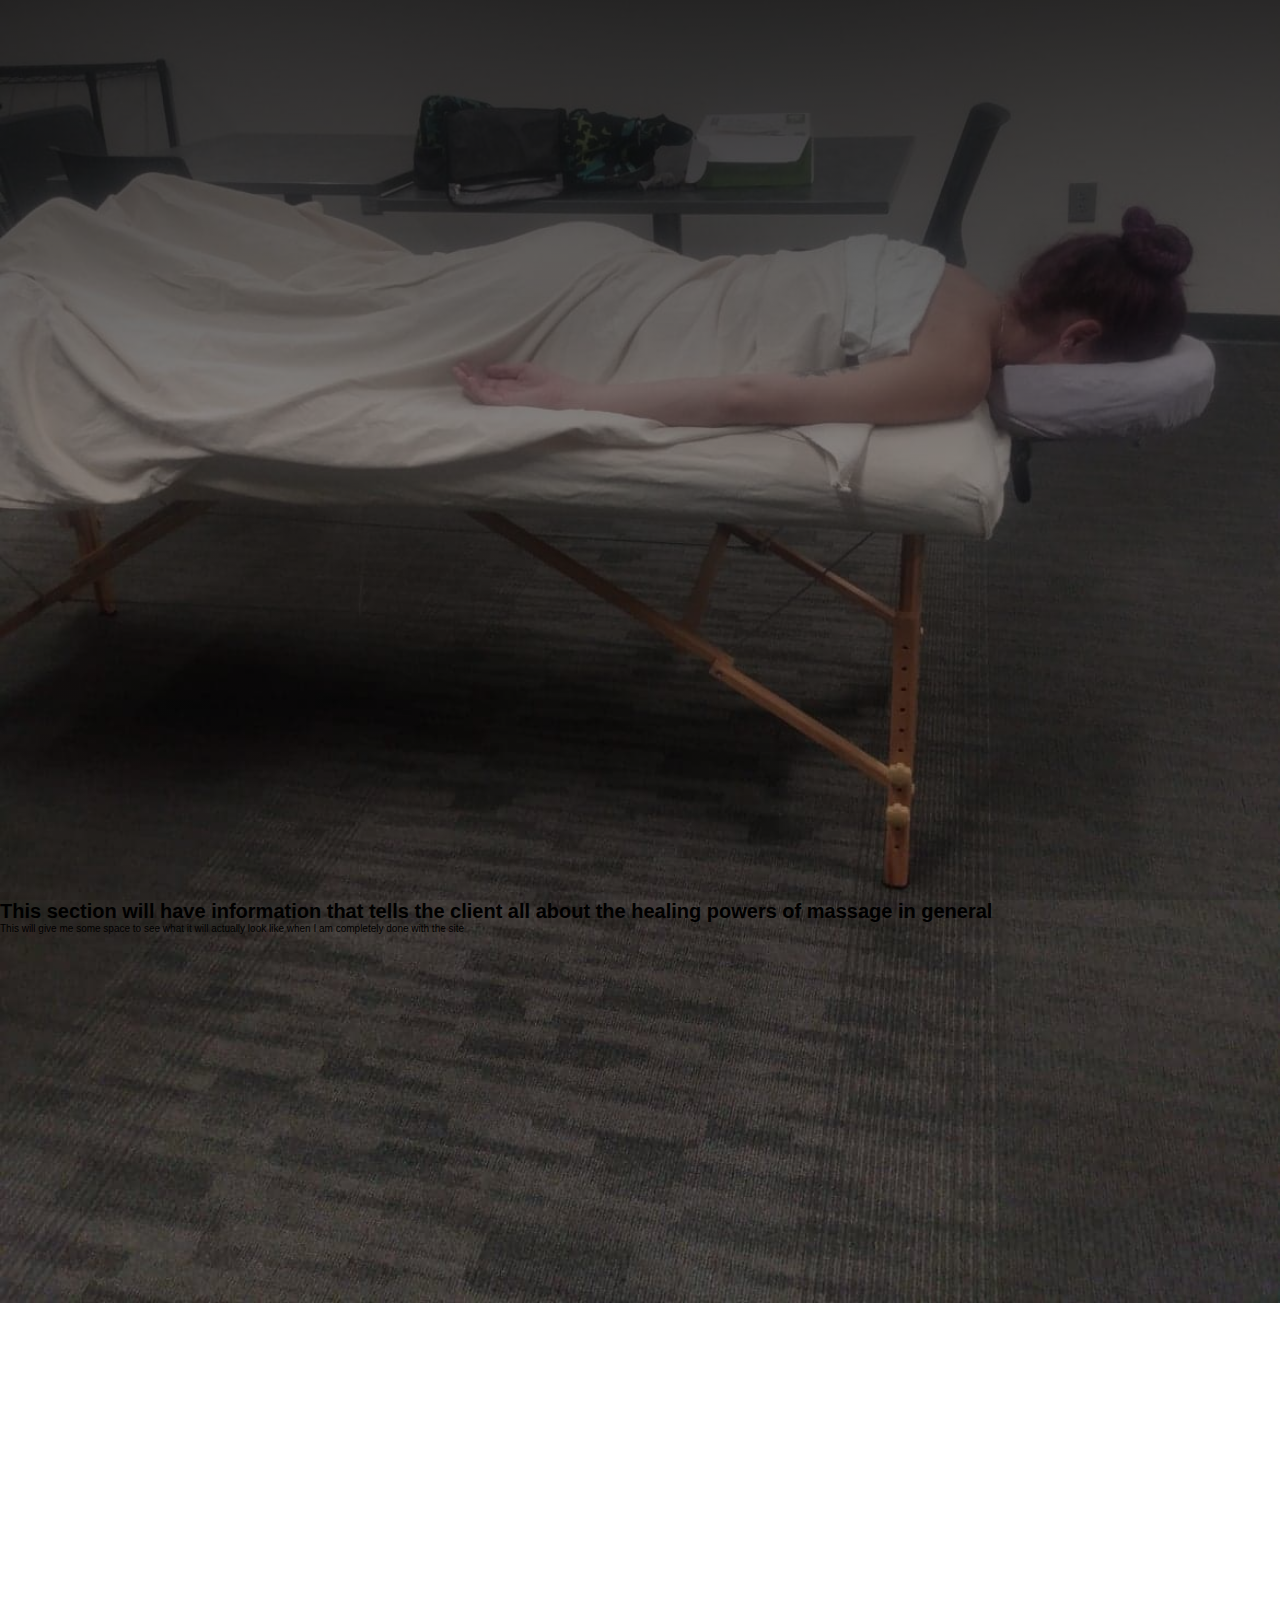
==== index.html @ 6b4d9819 "updated all .html files" ====
<!DOCTYPE html>
<html>
  <head>
	<link rel="stylesheet" href="https://maxcdn.bootstrapcdn.com/bootstrap/4.0.0-beta/css/bootstrap.min.css" integrity="sha384-/Y6pD6FV/Vv2HJnA6t+vslU6fwYXjCFtcEpHbNJ0lyAFsXTsjBbfaDjzALeQsN6M" crossorigin="anonymous">
    <meta name="viewport" content="width=device-width, initial-scale=1">
	<link rel="stylesheet" href="https://use.fontawesome.com/releases/v5.8.1/css/all.css" integrity="sha384-50oBUHEmvpQ+1lW4y57PTFmhCaXp0ML5d60M1M7uH2+nqUivzIebhndOJK28anvf" crossorigin="anonymous">
    <link rel="stylesheet" href="css/style.css">
  </head>
<body>




    <header>
		 <div class="menu-toggle" id="hamburger">
            <i class="fas fa-bars"></i>
        </div>
        <div class="overlay"></div>
        <div class="container">
            <nav>
                <h1 class="brand"><a href="index.html">Massage<span>BY</span>Sharon</a></h1>
                <ul>
                    
                    <li><a href="about.html" target="_blank">About</a></li>
                    <li><a href="services.html" target="_blank">Services</a></li>
                    <li><a href="forms.html" target="_blank">Book Now!</a></li>
                </ul>
            </nav>
        </div>
	</header>
		<main>
		<h1>This section will have information that tells the client all about the healing powers of massage in general</h1>
			<p>This will give me some space to see what it will actually look like when I am completely done with the site</p>
		
		
		
		</main>
	
	
	
	
	
	
	
	
	
	
	
	<script src="form.js"></script>
    </body>

    </html>
---- css/style.css ----
*{
	margin: 0;
	padding: 0;
	box-sizing: border-box;
}


html { 
  background: url(../images/massageTable.jpg) no-repeat center center fixed; 
  -webkit-background-size: cover;
  -moz-background-size: cover;
  -o-background-size: cover;
  background-size: cover;
 
  /*--------------------Navigation Styilng -------------------------------------------*/
  font-size: 10px;
  font-family: "Roboto Cn", sans-serif;
}

header{
	width: 100%;
	height: 100vh;
	background: linear-gradient(to bottom, rgba(0,0,0,.8), rgba(0,0,0,.1)), url("../images/massageTable.jpg") center no-repeat;
	background-size: cover;
	position: relative;
    overflow: hidden;
}

.container{
	max-width: 120rem;
	width: 90%;
	margin: 0 auto;
}

.menu-toggle{
	position: fixed;
	top: 2.5rem;
	right: 2.5rem;
	color: #eeeeee;
	font-size: 3rem;
	cursor: pointer;
	z-index: 1000;
	display: none;
}

nav{
	padding-top: 5rem;
	display: flex;
	justify-content: space-between;
	align-items: center;
	text-transform: uppercase;
	font-size: 1.6rem;
}

.brand{
	font-size: 3rem;
	font-weight: 300;
	transform: translateX(-100rem);
	animation: slideIn .5s forwards;
}

.brand span{
	color: purple;
}

nav ul{
	display: flex;
}

nav ul li{
	list-style: none;
	transform: translateX(100rem);
	animation: slideIn .5s forwards;
}

nav ul li:nth-child(1){
	animation-delay: 0s;
}

nav ul li:nth-child(2){
	animation-delay: .5s;
}

nav ul li:nth-child(3){
	animation-delay: 1s;
}

nav ul li:nth-child(4){
	animation-delay: 1.5s;
}

nav ul li a{
	padding: 1rem 0;
	margin: 0 3rem;
	position: relative;
	letter-spacing: 2px;
}

nav ul li a:last-child{
	margin-right: 0;
}

nav ul li a::before,
nav ul li a::after{
	content: '';
	position: absolute;
	width: 100%;
	height: 2px;
	background-color: purple;
	left: 0;
	transform: scaleX(0);
	transition: all .5s;
}

nav ul li a::before{
	top: 0;
	transform-origin: left;
}

nav ul li a::after{
	bottom: 0;
	transform-origin: right;
}

.overlay{
	background-color: rgba(0,0,0,.95);
	position: fixed;
	right: 0;
	left: 0;
	top: 0;
	bottom: 0;
	transition: opacity 650ms;
	transform: scale(0);
	opacity: 0;
  display: none;
}

nav ul li a:hover::before,
nav ul li a:hover::after{
	transform: scaleX(1);
}

@keyframes slideIn {
	from{

	}
	to{
		transform: translateX(0);
	}
}

@media screen and (max-width: 700px){

	.menu-toggle{
		display: block;
	}

	nav{
		padding-top: 0;
		display: none;
		flex-direction: column;
		justify-content: space-evenly;
		align-items: center;
		height: 100vh;
		text-align: center;
	}

	nav ul{
		flex-direction: column;
	}

	nav ul li{
		margin-top: 5rem;
	}

	nav ul li a{
		margin: 0;
		font-size: 2.5rem;
	}

	.brand{
		font-size: 5rem;
	}
  
  .overlay.menu-open,
  nav.menu-open{
	  display: flex;
	  transform: scale(1);
	  opacity: 1;
  }
  
}
/*-----End of Navigation Styles ----------------------------------------------*/
main{
	height:700px;
}
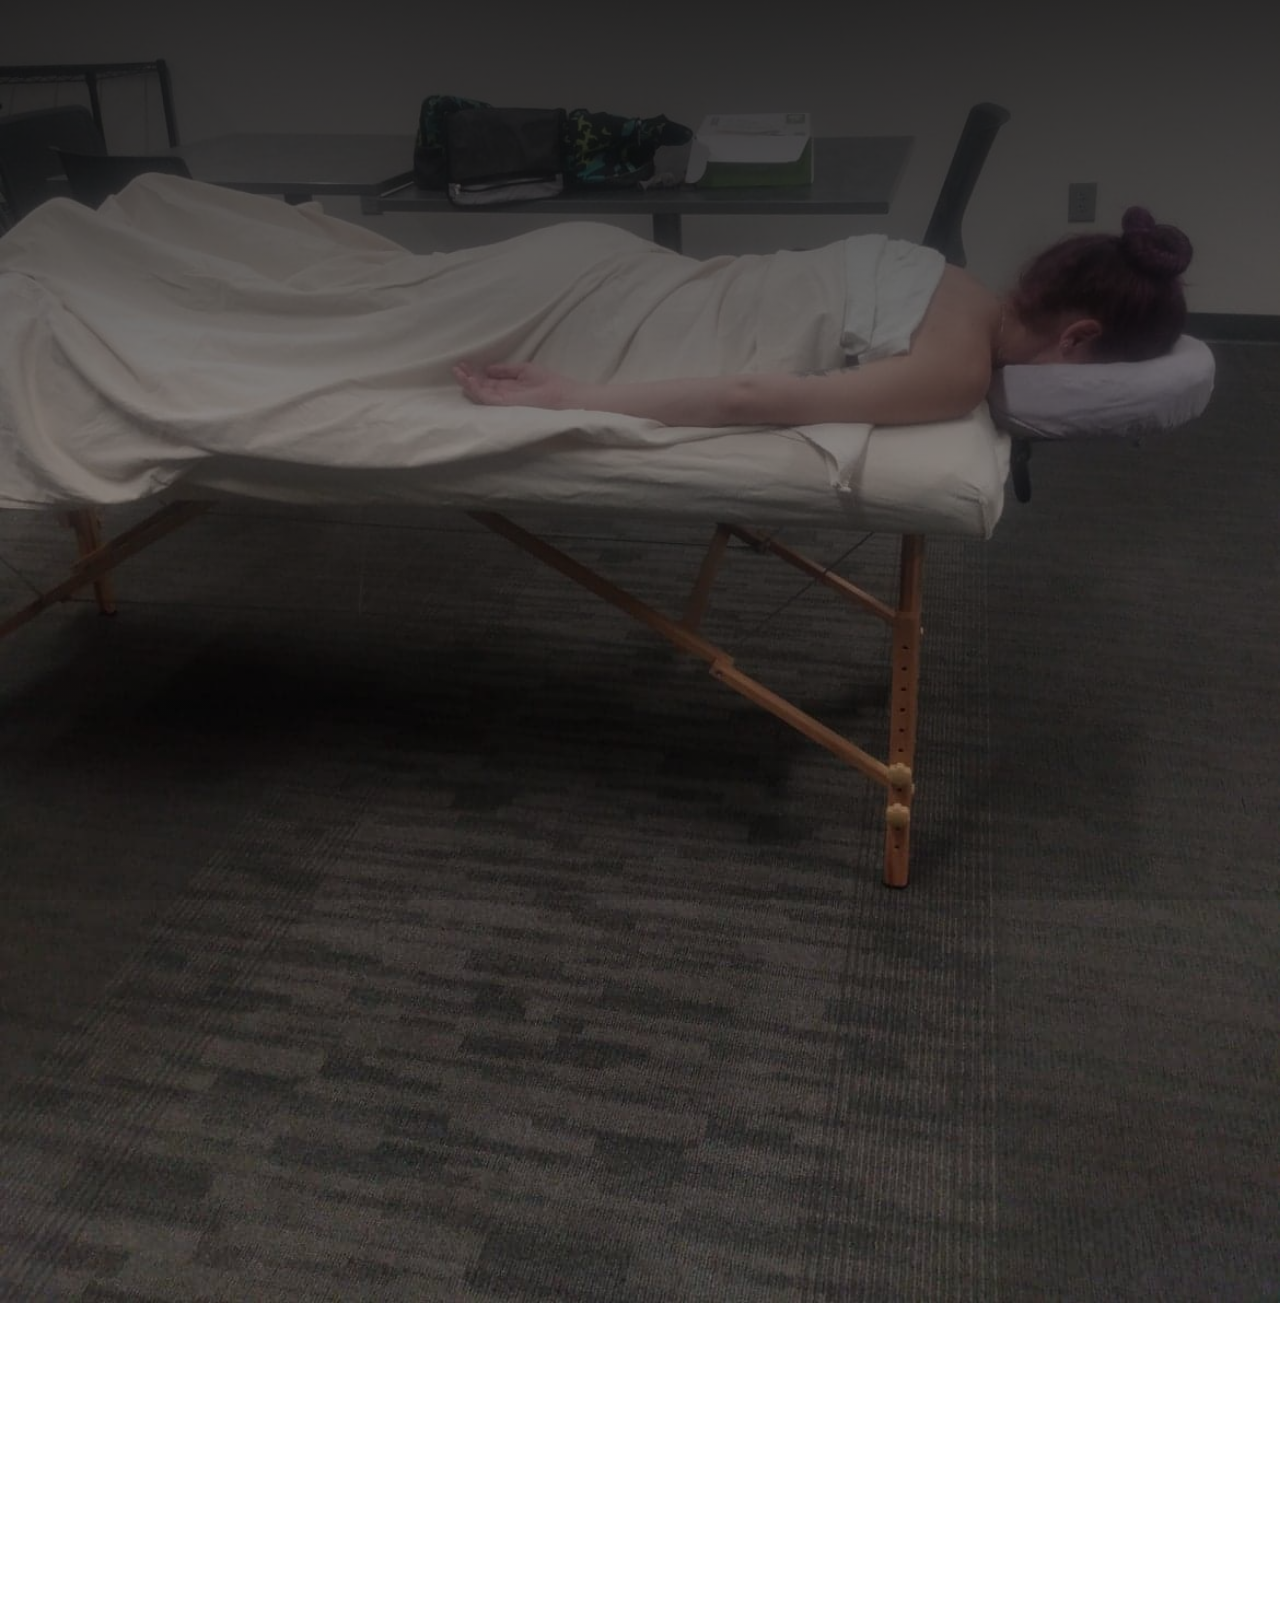
==== commit 24ec8a2f: "Started to implement grid layout" ====
--- a/index.html
+++ b/index.html
@@ -28,25 +28,22 @@
             </nav>
         </div>
 	</header>
-		<main>
-		<h1>This section will have information that tells the client all about the healing powers of massage in general</h1>
-			<p>This will give me some space to see what it will actually look like when I am completely done with the site</p>
-		
-		
-		
+		<main class="grid-container">
+			<p class="grid-item item-1"></p>
+			<p class="grid-item"></p>
+		    <p class="grid-item"></p>
+			<p class="grid-item"></p>
+			<p class="grid-item"></p>
+			<p class="grid-item"></p>
+		    <p class="grid-item"></p>
+			<p class="grid-item"></p>
+			<p class="grid-item"></p>
+			<p class="grid-item"></p>
+		    <p class="grid-item"></p>
+			<p class="grid-item"></p>
 		</main>
 	
-	
-	
-	
-	
-	
-	
-	
-	
-	
-	
-	<script src="form.js"></script>
+	<script src="js/form.js"></script>
     </body>
 
     </html>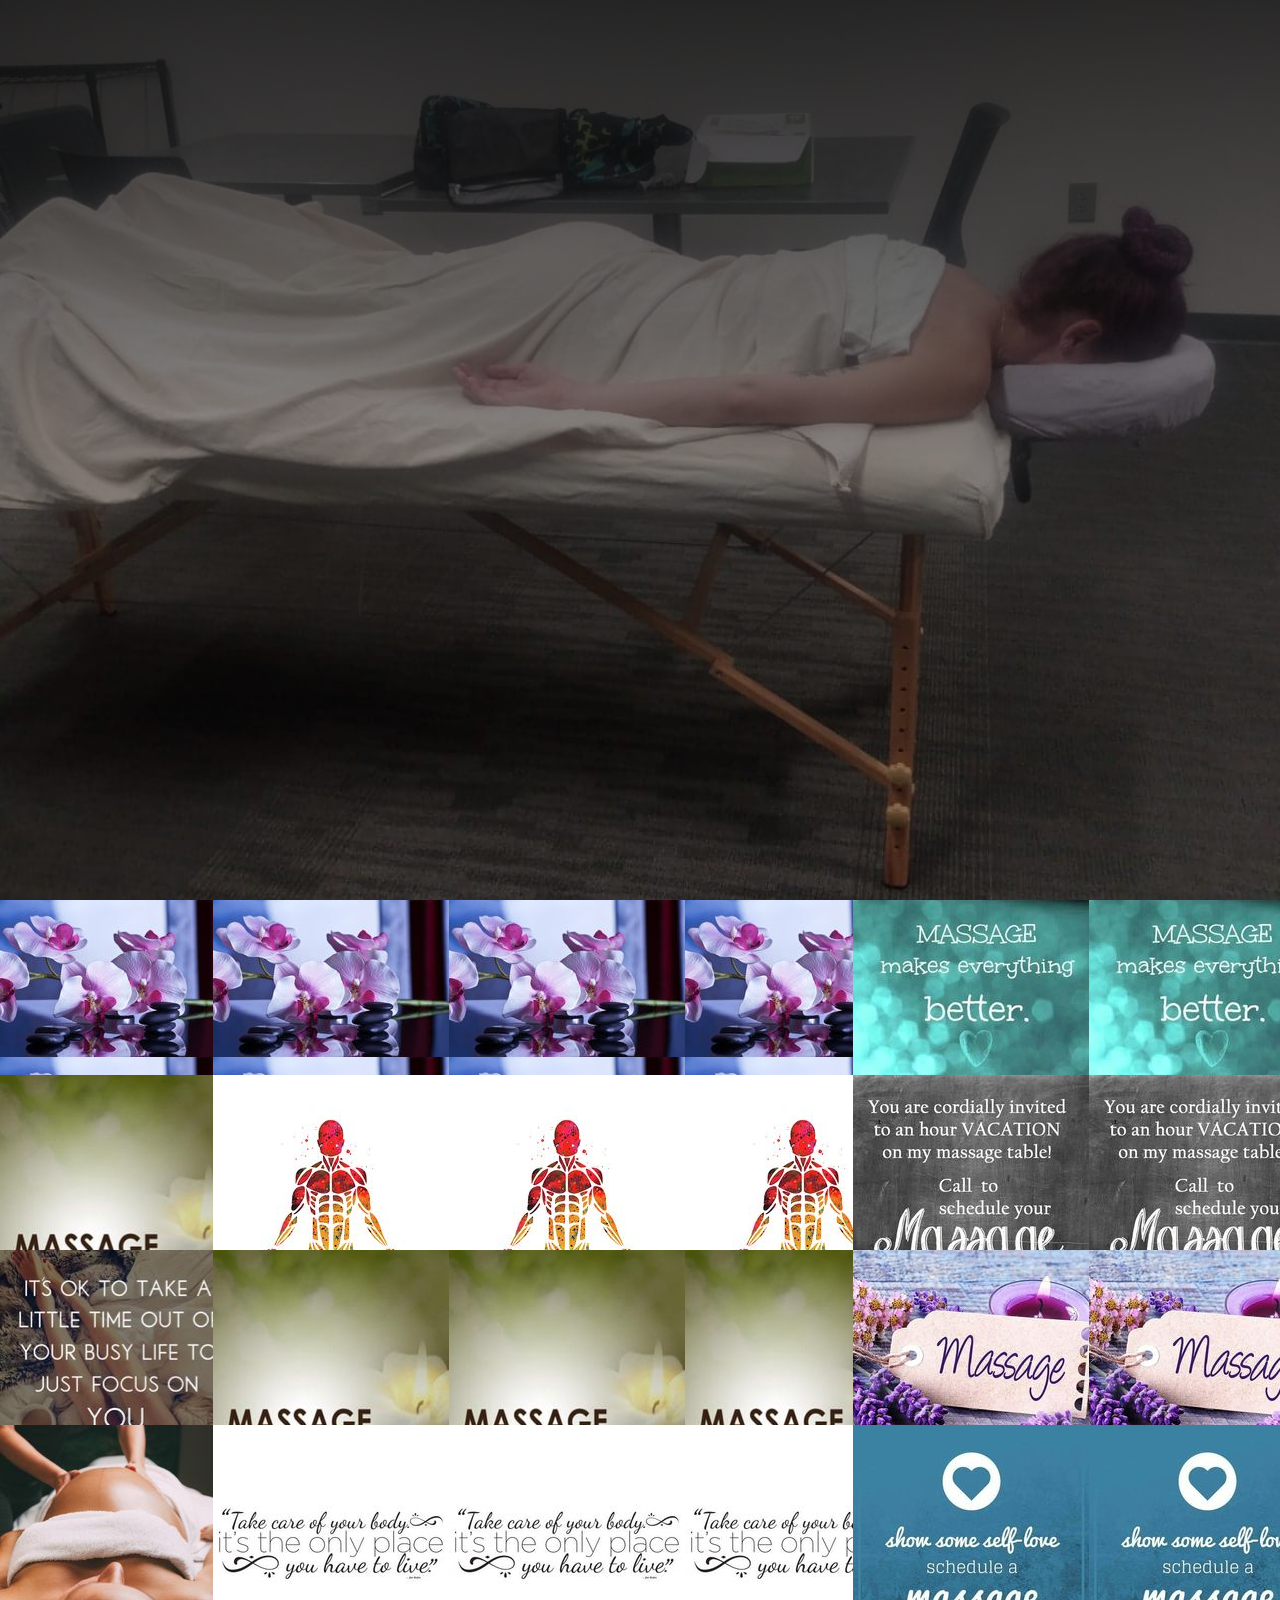
==== commit d2aae16f: "Added second sections grid" ====
--- a/index.html
+++ b/index.html
@@ -4,7 +4,8 @@
 	<link rel="stylesheet" href="https://maxcdn.bootstrapcdn.com/bootstrap/4.0.0-beta/css/bootstrap.min.css" integrity="sha384-/Y6pD6FV/Vv2HJnA6t+vslU6fwYXjCFtcEpHbNJ0lyAFsXTsjBbfaDjzALeQsN6M" crossorigin="anonymous">
     <meta name="viewport" content="width=device-width, initial-scale=1">
 	<link rel="stylesheet" href="https://use.fontawesome.com/releases/v5.8.1/css/all.css" integrity="sha384-50oBUHEmvpQ+1lW4y57PTFmhCaXp0ML5d60M1M7uH2+nqUivzIebhndOJK28anvf" crossorigin="anonymous">
-    <link rel="stylesheet" href="css/style.css">
+   <link rel="stylesheet" href="css/normalize.css">
+   <link rel="stylesheet" href="css/style.css">
   </head>
 <body>
 
@@ -28,20 +29,31 @@
             </nav>
         </div>
 	</header>
+	
+	<!-- the second section of page is laid out in CSS Grid -->
+	
+	
 		<main class="grid-container">
 			<p class="grid-item item-1"></p>
-			<p class="grid-item"></p>
-		    <p class="grid-item"></p>
-			<p class="grid-item"></p>
-			<p class="grid-item"></p>
-			<p class="grid-item"></p>
-		    <p class="grid-item"></p>
-			<p class="grid-item"></p>
-			<p class="grid-item"></p>
-			<p class="grid-item"></p>
-		    <p class="grid-item"></p>
-			<p class="grid-item"></p>
+			<p class="grid-item item-2"></p>
+		    <p class="grid-item item-3"></p>
+			<p class="grid-item item-4"></p>
+			<p class="grid-item item-5"></p>
+			<p class="grid-item item-6"></p>
+		    <p class="grid-item item-7"></p>
+			<p class="grid-item item-8"></p>
+		    <p class="grid-item item-9"></p>
+			<p class="grid-item item-10"></p>
+			<p class="grid-item item-11"></p>
+			<p class="grid-item item-12"></p>
 		</main>
+		<aside class="grid">
+			<p class="grid-item-1"></p>
+			<p class="grid-item-2"></p>
+		    <p class="grid-item-3"></p>
+			<p class="grid-item-4"></p>
+			
+		</aside>
 	
 	<script src="js/form.js"></script>
     </body>
--- a/css/style.css
+++ b/css/style.css
@@ -194,11 +194,77 @@
 /*-----End of Navigation Styles ----------------------------------------------*/
 main{
 	height:700px;
-}
-
-
-
-
-
-
-
+	background: transparent;
+}
+.grid-container {
+	display: grid;
+	grid-template-columns: 1fr 3fr 2fr; 
+}
+
+.grid-item {
+	
+	background-color: grey;
+}
+.item-1 {
+	background: url("../images/backgroundFlowers.jpg");
+}
+
+.item-2 {
+	background-image: url("../images/backgroundFlowers.jpg");
+}
+.item-3 {
+	background-image: url("../images/better.jpg");
+}
+.item-4 {
+	background-image: url("../images/healingArt.jpg");
+}
+.item-5 {
+	background-image: url("../images/anatomy.jpg");
+}
+.item-6 {
+	background-image: url("../images/appointments.jpg");
+}
+.item-7 {
+	background-image: url("../images/focusOnYou.jpg");
+}
+.item-8 {
+	background-image: url("../images/healingArt.jpg");
+}
+.item-9 {
+	background-image: url("../images/massageGiftCert.jpg");
+}
+
+.item-10 {
+	background-image: url("../images/prenatal.jpg");
+}
+.item-11 {
+	background-image: url("../images/takeCare.jpg");
+}
+.item-12 {
+	background-image: url("../images/selfLove.jpg");
+}
+
+
+
+
+
+
+
+
+
+
+
+
+
+
+
+
+
+
+
+
+
+
+
+
+
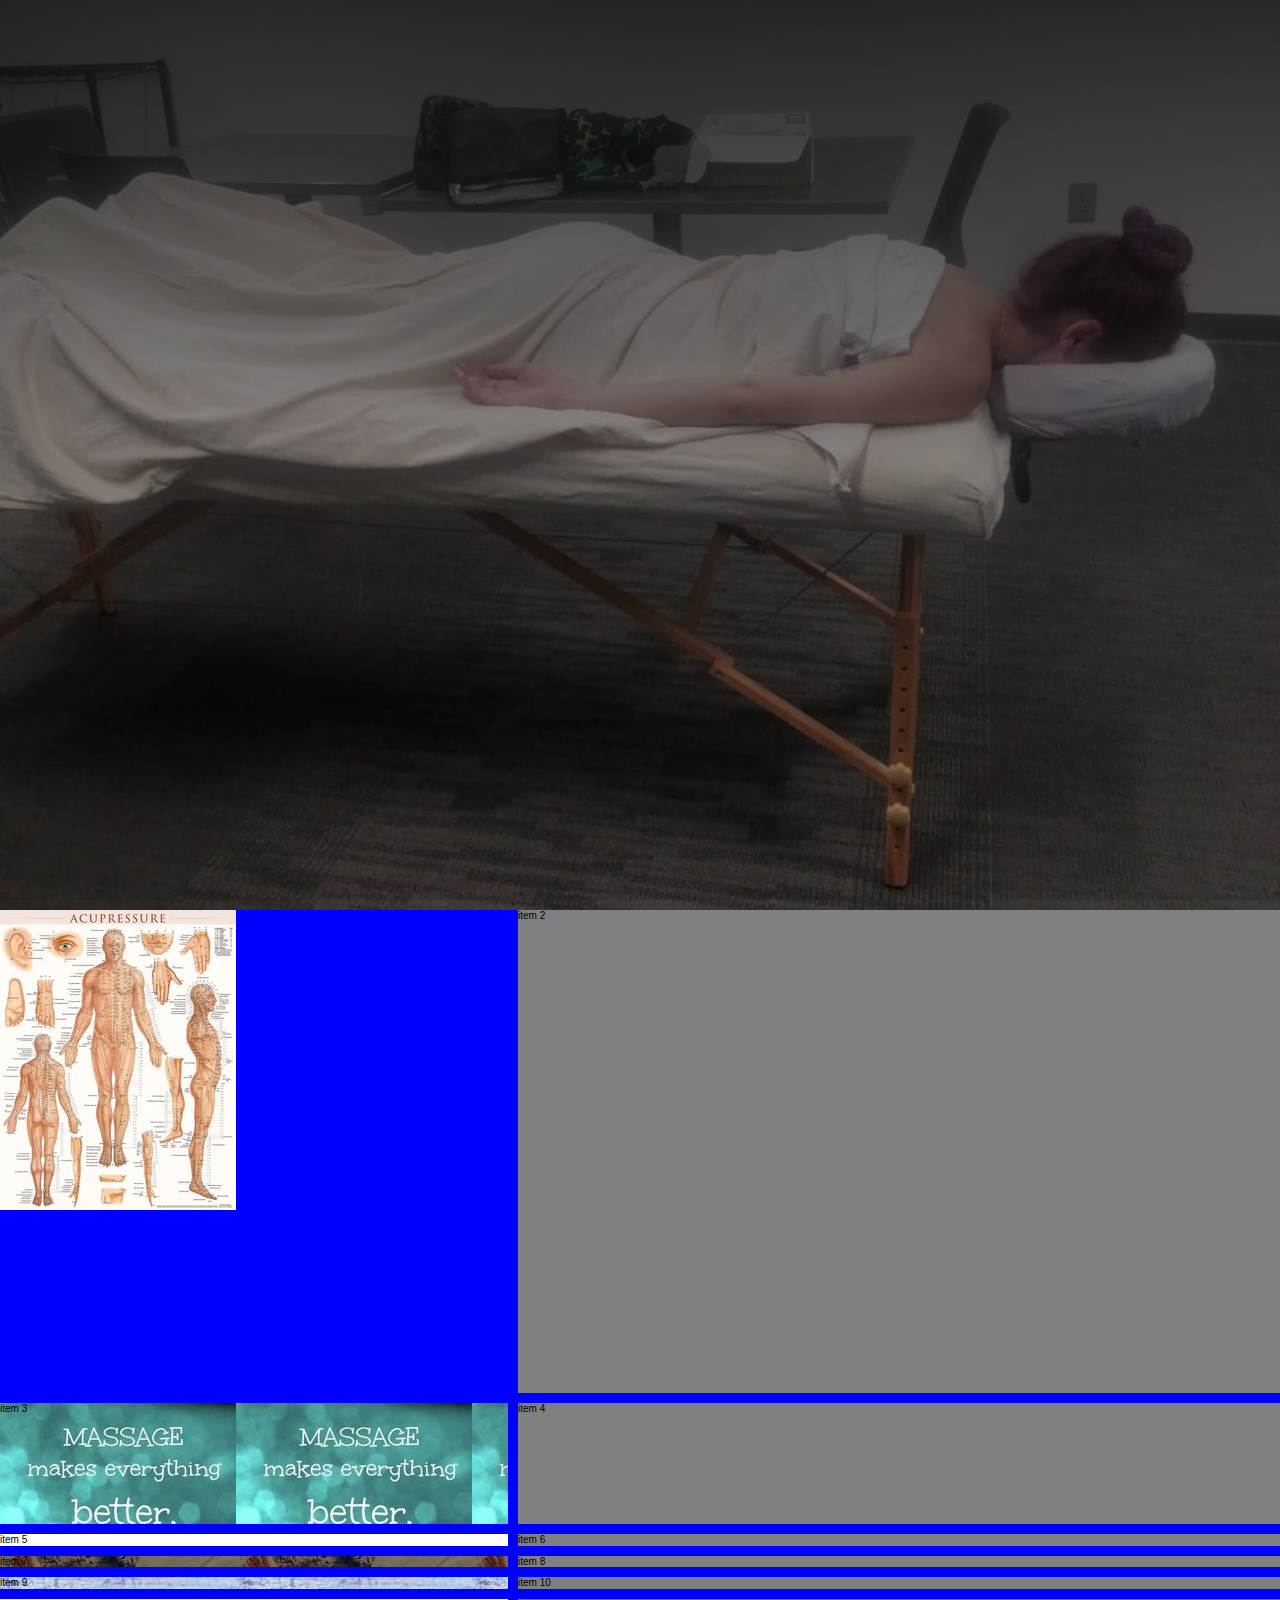
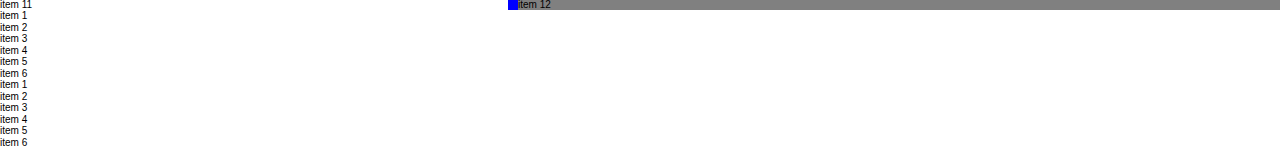
==== commit 536c522d: "Decisions on layout" ====
--- a/index.html
+++ b/index.html
@@ -34,27 +34,33 @@
 	
 	
 		<main class="grid-container">
-			<p class="grid-item item-1"></p>
-			<p class="grid-item item-2"></p>
-		    <p class="grid-item item-3"></p>
-			<p class="grid-item item-4"></p>
-			<p class="grid-item item-5"></p>
-			<p class="grid-item item-6"></p>
-		    <p class="grid-item item-7"></p>
-			<p class="grid-item item-8"></p>
-		    <p class="grid-item item-9"></p>
-			<p class="grid-item item-10"></p>
-			<p class="grid-item item-11"></p>
-			<p class="grid-item item-12"></p>
+			<img class="grid-item item-1" src="images/accupressure.jpg">
+			<p class="grid-item item-2">item 2</p>
+		    <p class="grid-item item-3">item 3</p>
+			<p class="grid-item item-4">item 4</p>
+			<p class="grid-item item-5">item 5</p>
+			<p class="grid-item item-6">item 6</p>
+		    <p class="grid-item item-7">item 7</p>
+			<p class="grid-item item-8">item 8</p>
+		    <p class="grid-item item-9">item 9</p>
+			<p class="grid-item item-10">item 10</p>
+			<p class="grid-item item-11">item 11</p>
+			<p class="grid-item item-12">item 12</p>
 		</main>
-		<aside class="grid">
-			<p class="grid-item-1"></p>
-			<p class="grid-item-2"></p>
-		    <p class="grid-item-3"></p>
-			<p class="grid-item-4"></p>
-			
+		<aside class="photo-grid">
+			<div class="photo">item 1</div>
+		    <div class="photo">item 2</div>
+			<div class="photo">item 3</div>
+			<div class="photo">item 4</div>
+			<div class="photo">item 5</div>
+		    <div class="photo">item 6</div>
+			<div class="photo">item 1</div>
+		    <div class="photo">item 2</div>
+			<div class="photo">item 3</div>
+			<div class="photo">item 4</div>
+			<div class="photo">item 5</div>
+		    <div class="photo">item 6</div>
 		</aside>
-	
 	<script src="js/form.js"></script>
     </body>
 
--- a/css/style.css
+++ b/css/style.css
@@ -194,11 +194,14 @@
 /*-----End of Navigation Styles ----------------------------------------------*/
 main{
 	height:700px;
-	background: transparent;
+	background: blue;
 }
 .grid-container {
 	display: grid;
-	grid-template-columns: 1fr 3fr 2fr; 
+	grid-template-columns: 2fr 3fr; 
+	grid-template-rows: 4fr 1fr;
+	grid-gap: 10px 10px;
+	margin-top: 10px;
 }
 
 .grid-item {
@@ -210,61 +213,84 @@
 }
 
 .item-2 {
-	background-image: url("../images/backgroundFlowers.jpg");
+	background-color: grey;
 }
 .item-3 {
 	background-image: url("../images/better.jpg");
 }
 .item-4 {
-	background-image: url("../images/healingArt.jpg");
+	background-color: grey;
 }
 .item-5 {
 	background-image: url("../images/anatomy.jpg");
 }
 .item-6 {
-	background-image: url("../images/appointments.jpg");
+	background-color: grey;
 }
 .item-7 {
 	background-image: url("../images/focusOnYou.jpg");
 }
 .item-8 {
-	background-image: url("../images/healingArt.jpg");
-}
+	background-color: grey;
+}
+
 .item-9 {
 	background-image: url("../images/massageGiftCert.jpg");
 }
 
 .item-10 {
-	background-image: url("../images/prenatal.jpg");
+	background-color: grey;
 }
 .item-11 {
 	background-image: url("../images/takeCare.jpg");
 }
 .item-12 {
-	background-image: url("../images/selfLove.jpg");
-}
-
-
-
-
-
-
-
-
-
-
-
-
-
-
-
-
-
-
-
-
-
-
-
-
-
+	background-color: grey;
+}
+
+.grid {
+	height: 700px;
+	display: grid;
+	grid-template-columns: 4fr 1fr;
+	grid-template-rows: 3fr 2fr;
+}
+
+.grid-item-1 {
+	background-color: black;
+	
+}
+.grid-item-2 {
+	background-color: skyblue;
+	
+}
+.grid-item-3 {
+	
+	background-color: white;
+}
+.grid-item-4 {
+	
+	background-color: grey;
+}
+
+
+
+
+
+
+
+
+
+
+
+
+
+
+
+
+
+
+
+
+
+
+
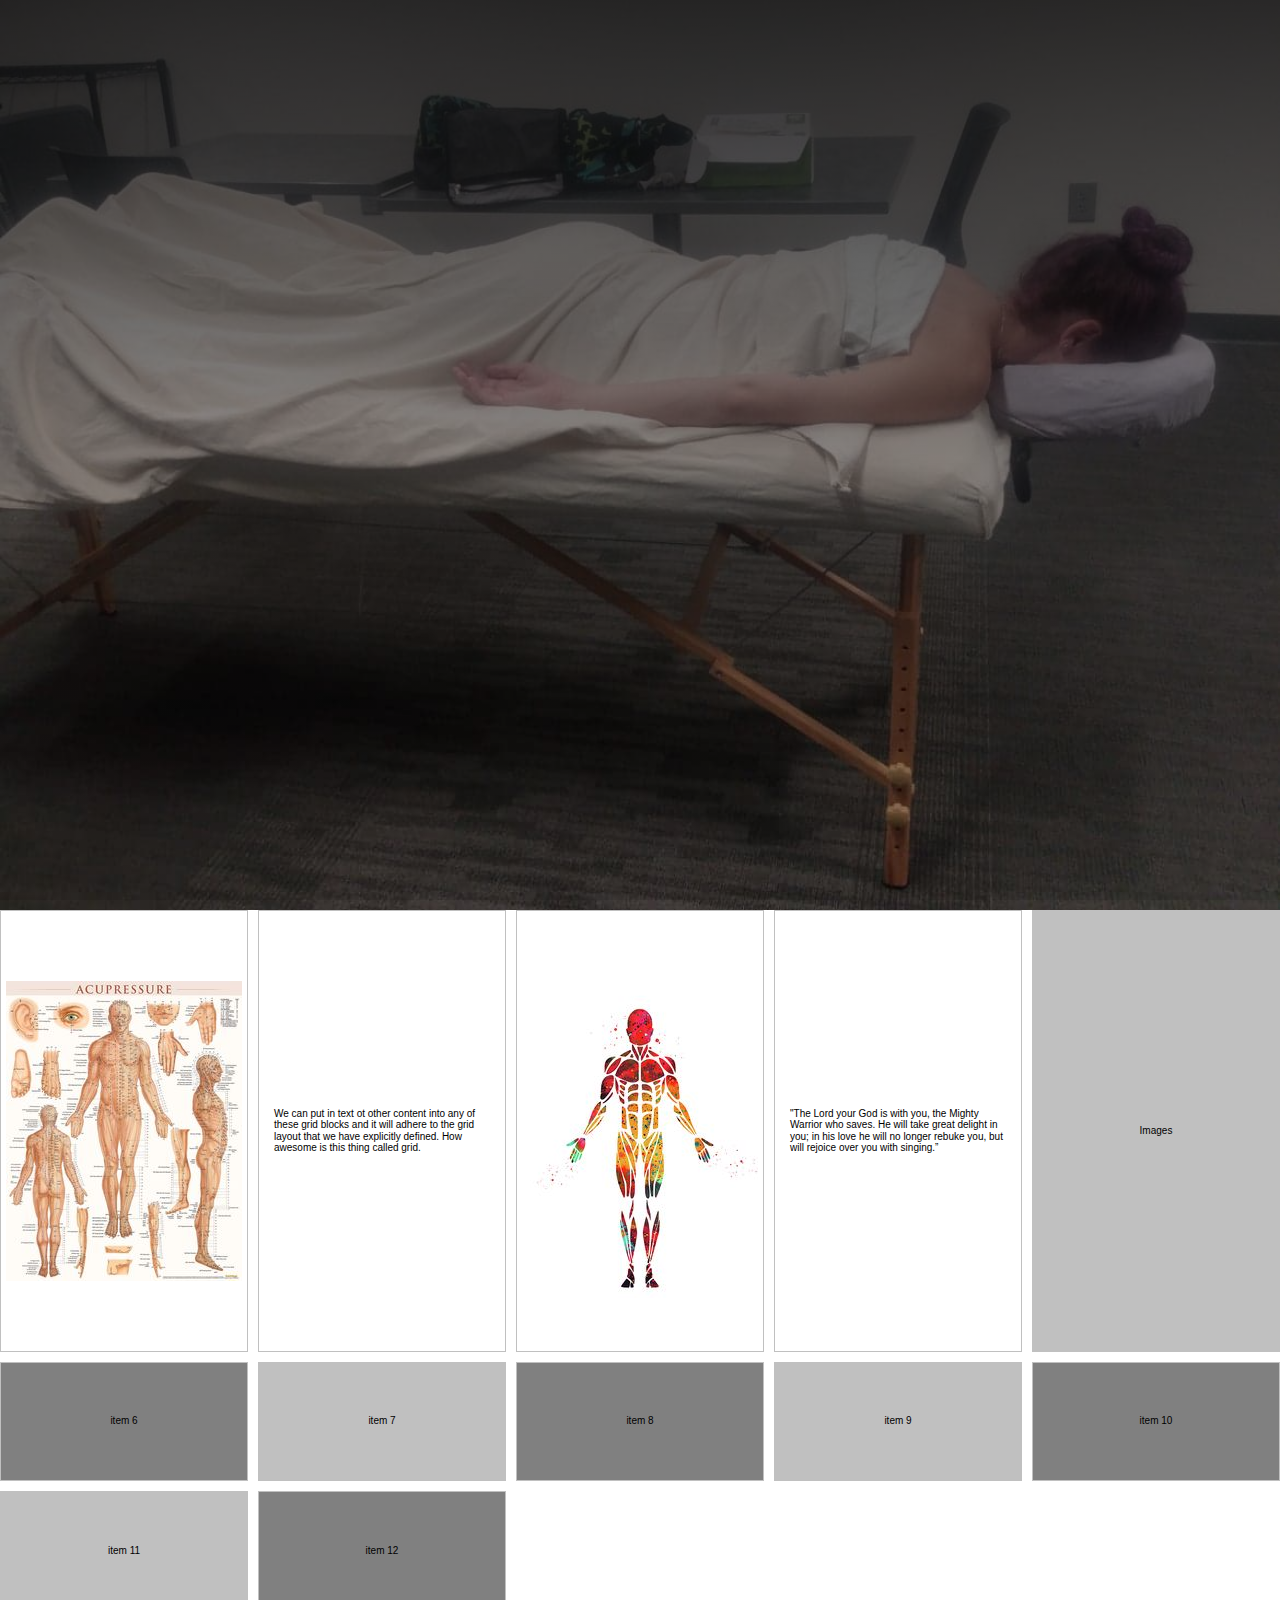
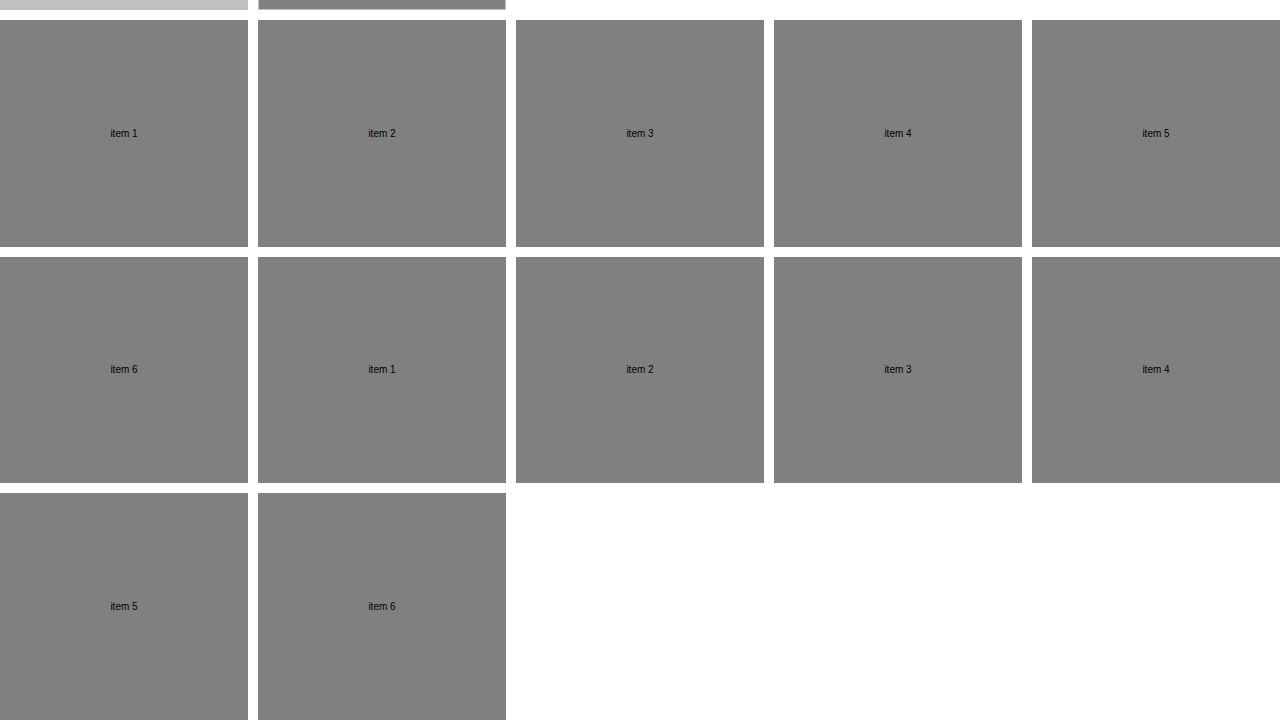
==== commit 7ab4781b: "Content updated as of 9/15/2020" ====
--- a/index.html
+++ b/index.html
@@ -34,11 +34,28 @@
 	
 	
 		<main class="grid-container">
-			<img class="grid-item item-1" src="images/accupressure.jpg">
-			<p class="grid-item item-2">item 2</p>
-		    <p class="grid-item item-3">item 3</p>
-			<p class="grid-item item-4">item 4</p>
-			<p class="grid-item item-5">item 5</p>
+			<p class="grid-item item-1">
+				<image src="images/accupressure.jpg">
+			
+			</p>
+			<p class="grid-item item-2">We can put in text ot other content into any
+										of these grid blocks and it will adhere to the grid layout that we have 
+										explicitly defined. How awesome is this thing called grid.
+			</p>
+		    <p class="grid-item item-3">
+				<image src="images/anatomy.jpg">
+			
+			</p>
+			<p class="grid-item item-4">"The Lord your God is with you,
+											the Mighty Warrior who saves.
+											He will take great delight in you;
+											in his love he will no longer rebuke you,
+											but will rejoice over you with singing.”
+				
+			</p>
+			<p class="grid-item item-5">
+			Images
+			</p>
 			<p class="grid-item item-6">item 6</p>
 		    <p class="grid-item item-7">item 7</p>
 			<p class="grid-item item-8">item 8</p>
--- a/css/style.css
+++ b/css/style.css
@@ -58,6 +58,12 @@
 	font-weight: 300;
 	transform: translateX(-100rem);
 	animation: slideIn .5s forwards;
+}
+.brand a {
+	color: green;
+}
+a {
+	color: green;
 }
 
 .brand span{
@@ -194,103 +200,104 @@
 /*-----End of Navigation Styles ----------------------------------------------*/
 main{
 	height:700px;
-	background: blue;
+	background: white;
 }
 .grid-container {
 	display: grid;
-	grid-template-columns: 2fr 3fr; 
-	grid-template-rows: 4fr 1fr;
+	grid-template-columns: repeat(auto-fit, minmax(240px, 1fr)); 
+	grid-template-rows:;
 	grid-gap: 10px 10px;
 	margin-top: 10px;
 }
 
 .grid-item {
-	
-	background-color: grey;
+	display: flex;
+	flex-direction: column;
+	justify-content: center;
+	align-items: center;
+	background-color: grey;
+	border: 1px solid silver;
+	padding: 15px;
 }
 .item-1 {
-	background: url("../images/backgroundFlowers.jpg");
+	background: white;
 }
 
 .item-2 {
-	background-color: grey;
+	background: white;
 }
 .item-3 {
-	background-image: url("../images/better.jpg");
+	background: white;
 }
 .item-4 {
-	background-color: grey;
+	background-color: white;
 }
 .item-5 {
-	background-image: url("../images/anatomy.jpg");
+	background: silver;
 }
 .item-6 {
 	background-color: grey;
 }
 .item-7 {
-	background-image: url("../images/focusOnYou.jpg");
+	background: silver;
 }
 .item-8 {
 	background-color: grey;
 }
 
 .item-9 {
-	background-image: url("../images/massageGiftCert.jpg");
+	background: silver;
 }
 
 .item-10 {
 	background-color: grey;
 }
 .item-11 {
-	background-image: url("../images/takeCare.jpg");
+	background: silver;
 }
 .item-12 {
 	background-color: grey;
 }
 
-.grid {
+aside{
 	height: 700px;
+}
+
+
+.photo-grid {
 	display: grid;
-	grid-template-columns: 4fr 1fr;
-	grid-template-rows: 3fr 2fr;
-}
-
-.grid-item-1 {
-	background-color: black;
-	
-}
-.grid-item-2 {
-	background-color: skyblue;
-	
-}
-.grid-item-3 {
-	
-	background-color: white;
-}
-.grid-item-4 {
-	
-	background-color: grey;
-}
-
-
-
-
-
-
-
-
-
-
-
-
-
-
-
-
-
-
-
-
-
-
-
+	grid-template-columns: repeat(auto-fit, minmax(240px, 1fr)); 
+	grid-template-rows:;
+	grid-gap: 10px 10px;
+	margin-top: 10px;
+	}
+
+.photo {
+	display: flex;
+	flex-direction: column;
+	justify-content: center;
+	align-items: center;
+	background-color: grey;
+}
+
+
+
+
+
+
+
+
+
+
+
+
+
+
+
+
+
+
+
+
+
+
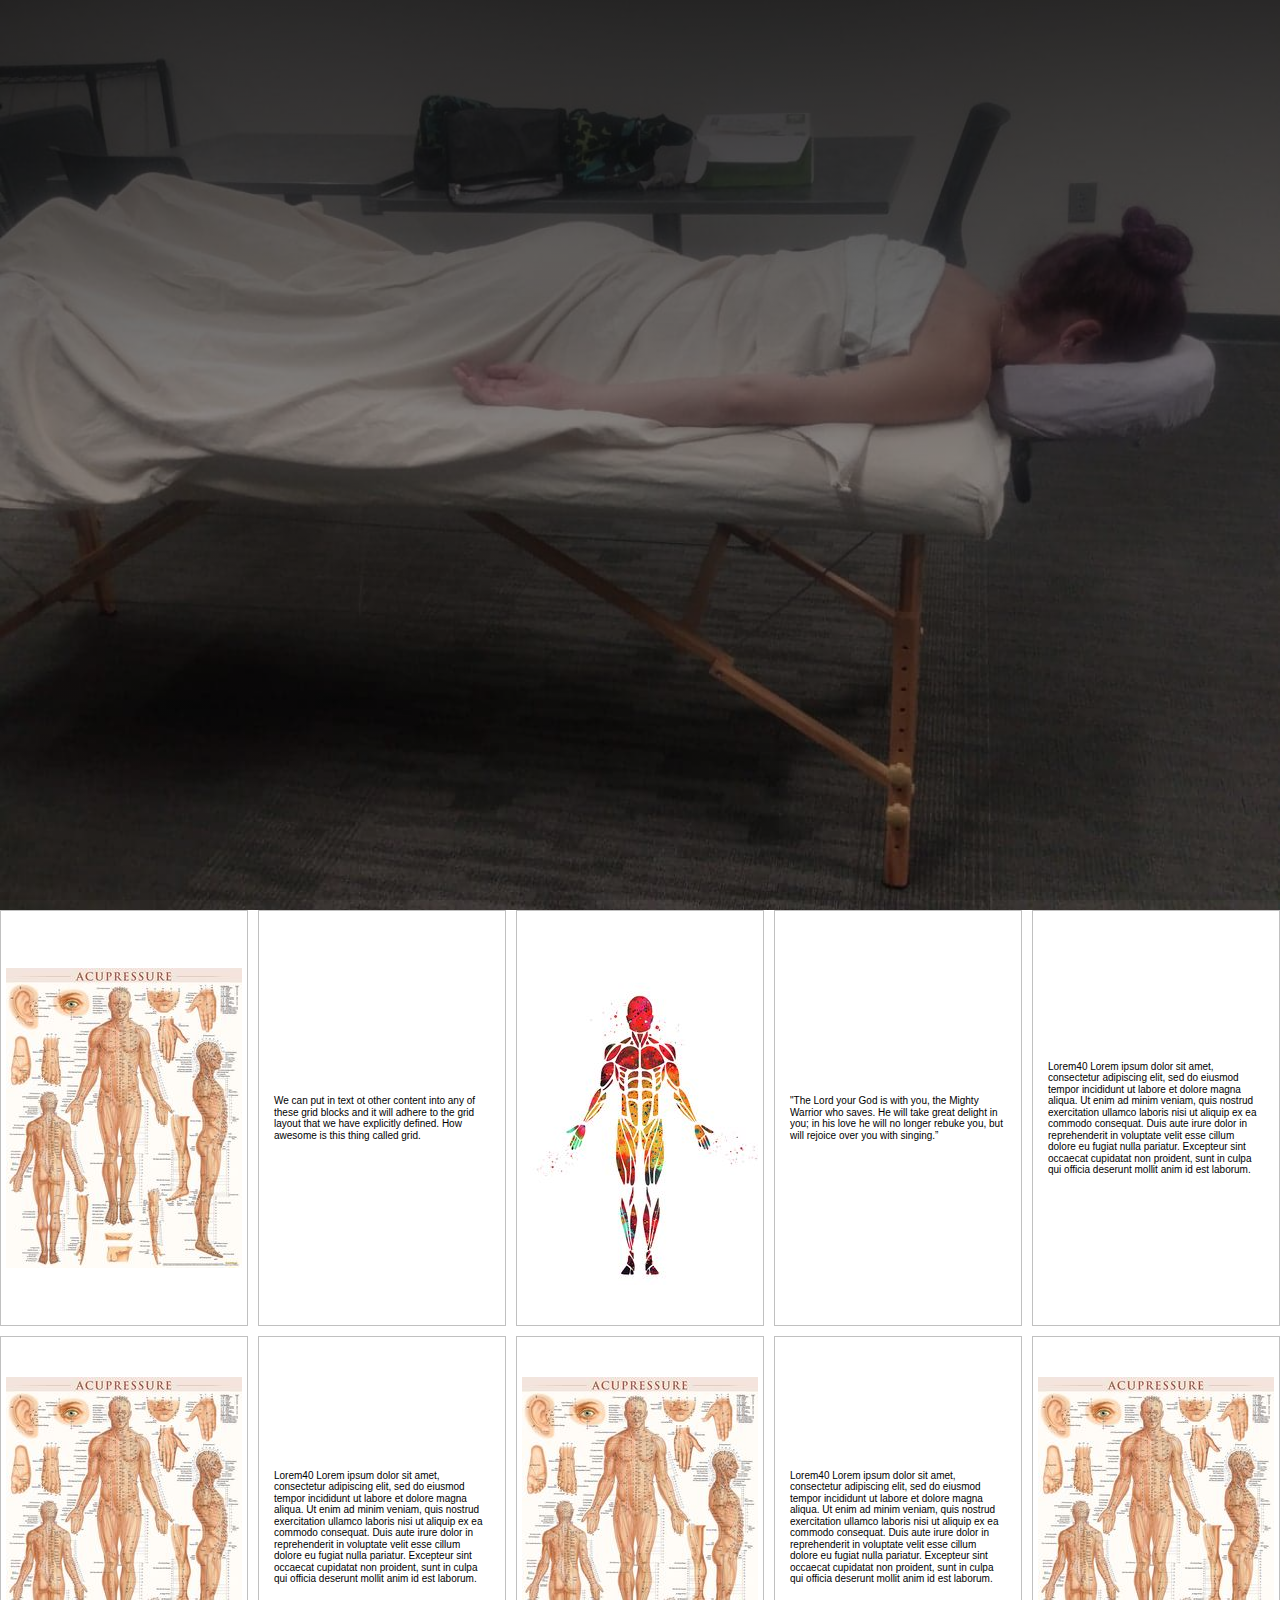
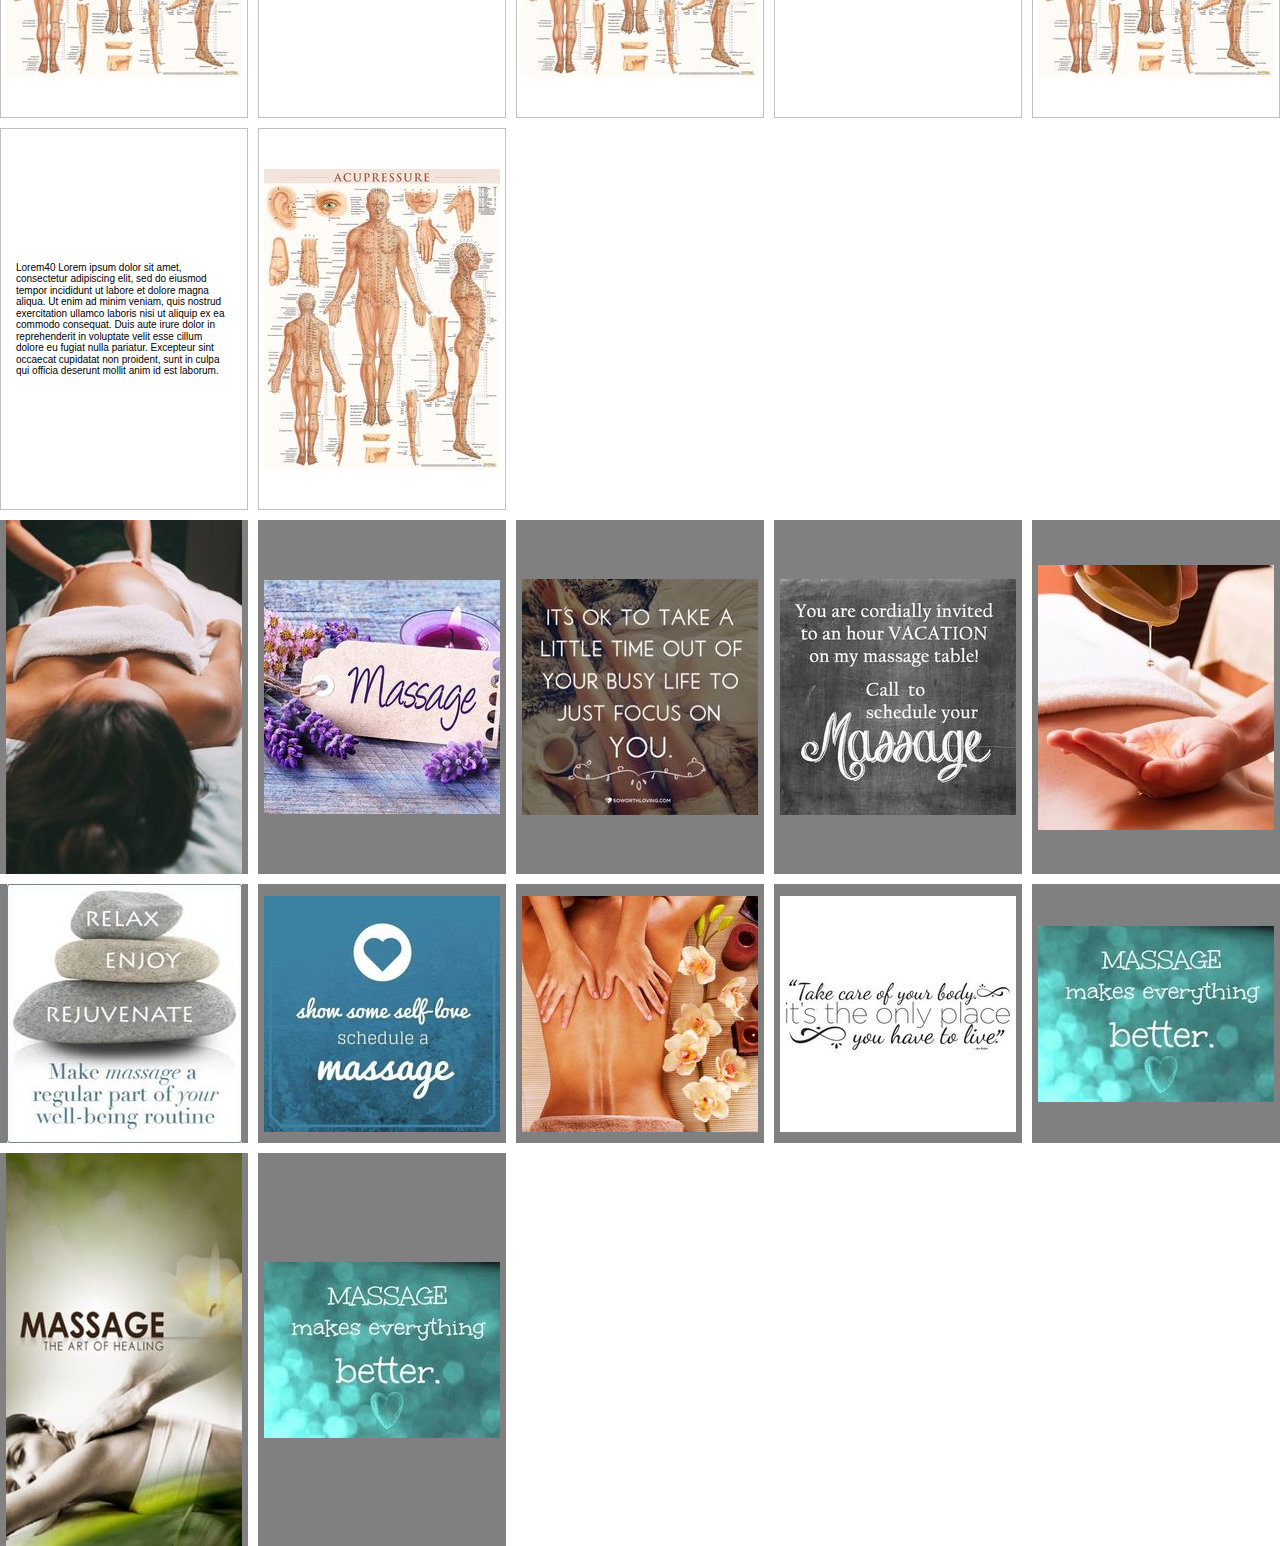
==== commit edd557ab: "added images" ====
--- a/index.html
+++ b/index.html
@@ -54,29 +54,89 @@
 				
 			</p>
 			<p class="grid-item item-5">
-			Images
+											Lorem40 Lorem ipsum dolor sit amet, consectetur
+											adipiscing elit, sed do eiusmod tempor incididunt
+											ut labore et dolore magna aliqua. Ut enim ad minim
+											veniam, quis nostrud exercitation ullamco laboris
+											nisi ut aliquip ex ea commodo consequat. Duis aute
+											irure dolor in reprehenderit in voluptate velit esse
+											cillum dolore eu fugiat nulla pariatur. Excepteur
+											sint occaecat cupidatat non proident, sunt in culpa
+											qui officia deserunt mollit anim id est laborum.
 			</p>
-			<p class="grid-item item-6">item 6</p>
-		    <p class="grid-item item-7">item 7</p>
-			<p class="grid-item item-8">item 8</p>
-		    <p class="grid-item item-9">item 9</p>
-			<p class="grid-item item-10">item 10</p>
-			<p class="grid-item item-11">item 11</p>
-			<p class="grid-item item-12">item 12</p>
+			<p class="grid-item item-6">
+				<image src="images/accupressure.jpg">
+			
+			</p>
+		    <p class="grid-item item-7">	Lorem40 Lorem ipsum dolor sit amet, consectetur
+											adipiscing elit, sed do eiusmod tempor incididunt
+											ut labore et dolore magna aliqua. Ut enim ad minim
+											veniam, quis nostrud exercitation ullamco laboris
+											nisi ut aliquip ex ea commodo consequat. Duis aute
+											irure dolor in reprehenderit in voluptate velit esse
+											cillum dolore eu fugiat nulla pariatur. Excepteur
+											sint occaecat cupidatat non proident, sunt in culpa
+											qui officia deserunt mollit anim id est laborum.
+			
+			
+			
+			</p>
+			<p class="grid-item item-8">
+				<image src="images/accupressure.jpg">
+			
+			</p>
+		    <p class="grid-item item-9">	Lorem40 Lorem ipsum dolor sit amet, consectetur
+											adipiscing elit, sed do eiusmod tempor incididunt
+											ut labore et dolore magna aliqua. Ut enim ad minim
+											veniam, quis nostrud exercitation ullamco laboris
+											nisi ut aliquip ex ea commodo consequat. Duis aute
+											irure dolor in reprehenderit in voluptate velit esse
+											cillum dolore eu fugiat nulla pariatur. Excepteur
+											sint occaecat cupidatat non proident, sunt in culpa
+											qui officia deserunt mollit anim id est laborum.
+			
+			
+			</p>
+			<p class="grid-item item-10">
+				<image src="images/accupressure.jpg">
+			
+			</p>
+			<p class="grid-item item-11">	Lorem40 Lorem ipsum dolor sit amet, consectetur
+											adipiscing elit, sed do eiusmod tempor incididunt
+											ut labore et dolore magna aliqua. Ut enim ad minim
+											veniam, quis nostrud exercitation ullamco laboris
+											nisi ut aliquip ex ea commodo consequat. Duis aute
+											irure dolor in reprehenderit in voluptate velit esse
+											cillum dolore eu fugiat nulla pariatur. Excepteur
+											sint occaecat cupidatat non proident, sunt in culpa
+											qui officia deserunt mollit anim id est laborum.
+			
+			
+			</p>
+			<p class="grid-item item-12">
+				<image src="images/accupressure.jpg">
+			
+			</p>
 		</main>
+		
+		
+		
+		
+		
+		
 		<aside class="photo-grid">
-			<div class="photo">item 1</div>
-		    <div class="photo">item 2</div>
-			<div class="photo">item 3</div>
-			<div class="photo">item 4</div>
-			<div class="photo">item 5</div>
-		    <div class="photo">item 6</div>
-			<div class="photo">item 1</div>
-		    <div class="photo">item 2</div>
-			<div class="photo">item 3</div>
-			<div class="photo">item 4</div>
-			<div class="photo">item 5</div>
-		    <div class="photo">item 6</div>
+			<div class="photo"><image src="images/prenatal.jpg"></div>
+		    <div class="photo"><image src="images/massageGiftCert.jpg"></div>
+			<div class="photo"><image src="images/focusOnYou.jpg"></div>
+			<div class="photo"><image src="images/appointments.jpg"></div>
+			<div class="photo"><image src="images/oilInHand.jpg"></div>
+		    <div class="photo"><image src="images/relax.jpg"></div>
+			<div class="photo"><image src="images/selfLove.jpg"></div>
+		    <div class="photo"><image src="images/massageImg.jpg"></div>
+			<div class="photo"><image src="images/takeCare.jpg"></div>
+			<div class="photo"><image src="images/better.jpg"></div>
+			<div class="photo"><image src="images/healingArt.jpg"></div>
+		    <div class="photo"><image src="images/better.jpg"></div>
 		</aside>
 	<script src="js/form.js"></script>
     </body>
--- a/css/style.css
+++ b/css/style.css
@@ -199,7 +199,7 @@
 }
 /*-----End of Navigation Styles ----------------------------------------------*/
 main{
-	height:700px;
+	height:1200px;
 	background: white;
 }
 .grid-container {
@@ -233,30 +233,30 @@
 	background-color: white;
 }
 .item-5 {
-	background: silver;
+	background: white;
 }
 .item-6 {
-	background-color: grey;
+	background-color: white;
 }
 .item-7 {
-	background: silver;
+	background: white;
 }
 .item-8 {
-	background-color: grey;
+	background-color: white;
 }
 
 .item-9 {
-	background: silver;
+	background: white;
 }
 
 .item-10 {
-	background-color: grey;
+	background-color: white;
 }
 .item-11 {
-	background: silver;
+	background: white;
 }
 .item-12 {
-	background-color: grey;
+	background-color: white;
 }
 
 aside{
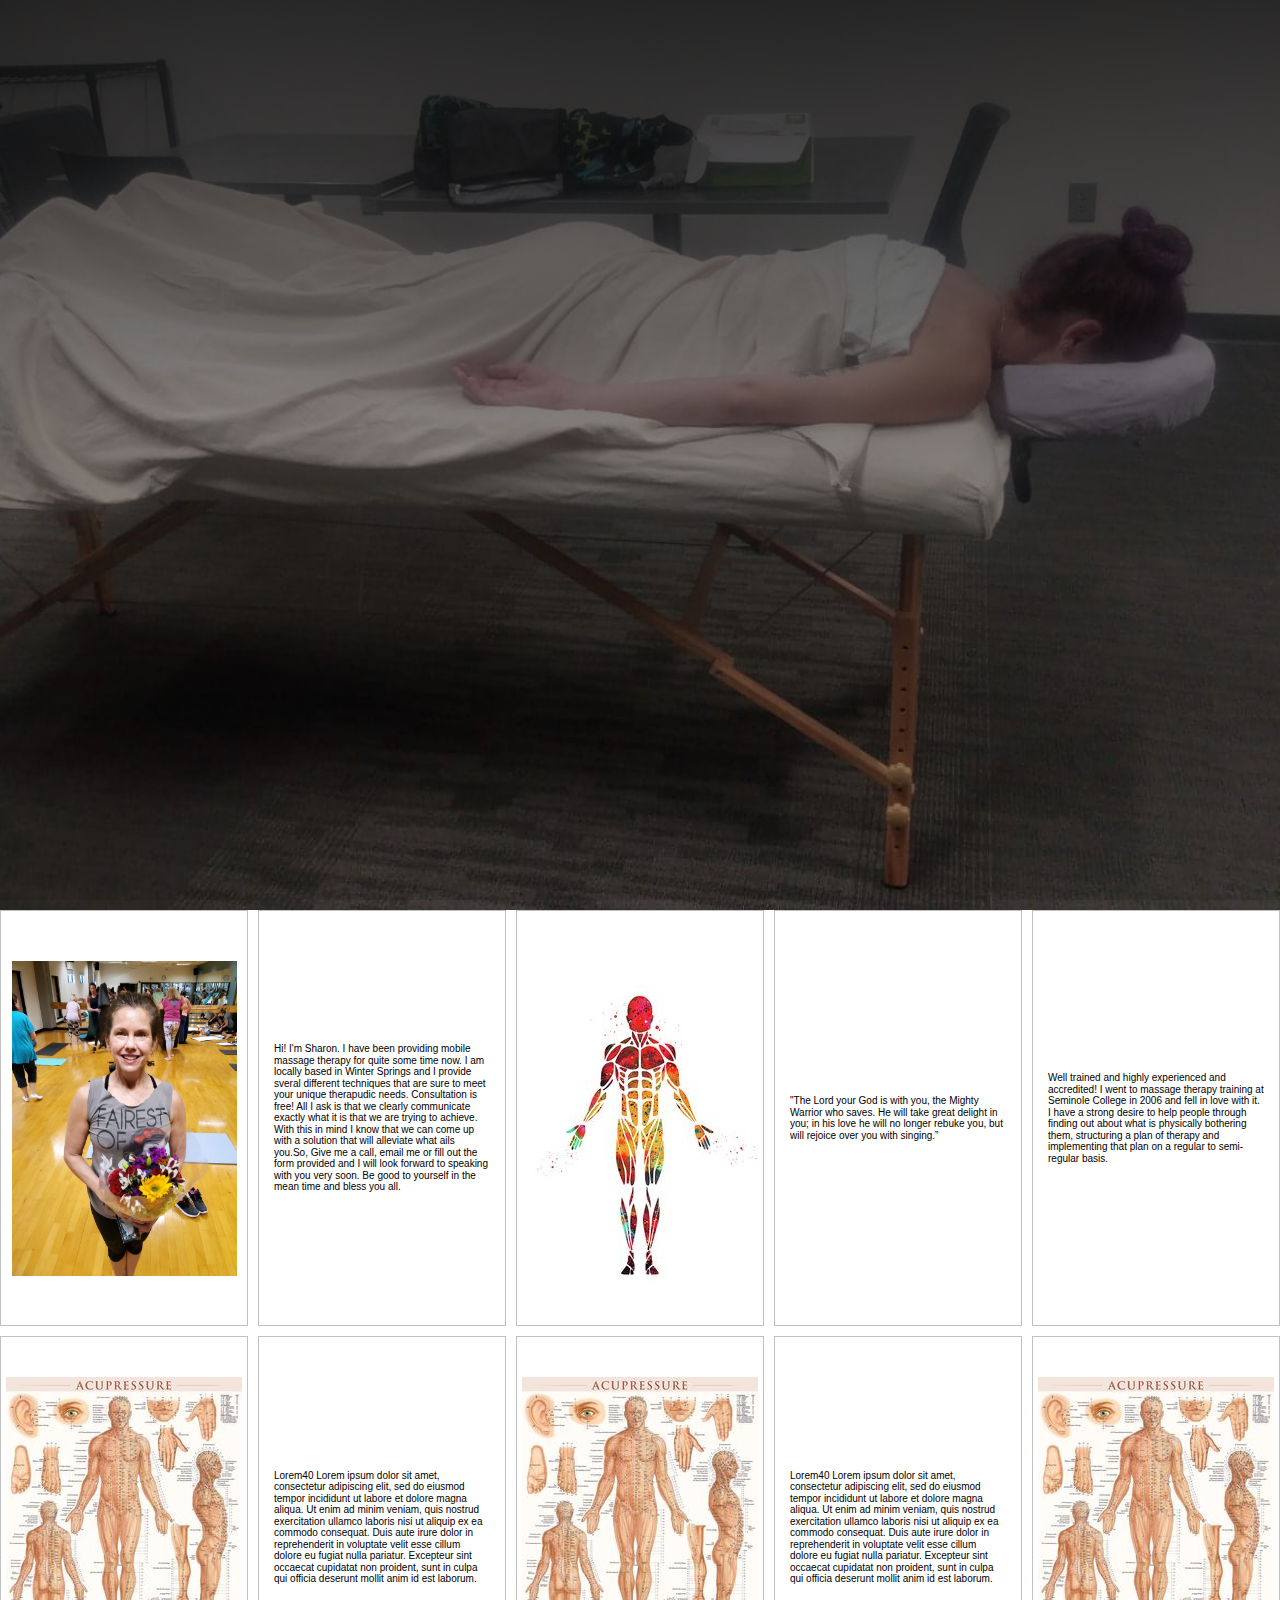
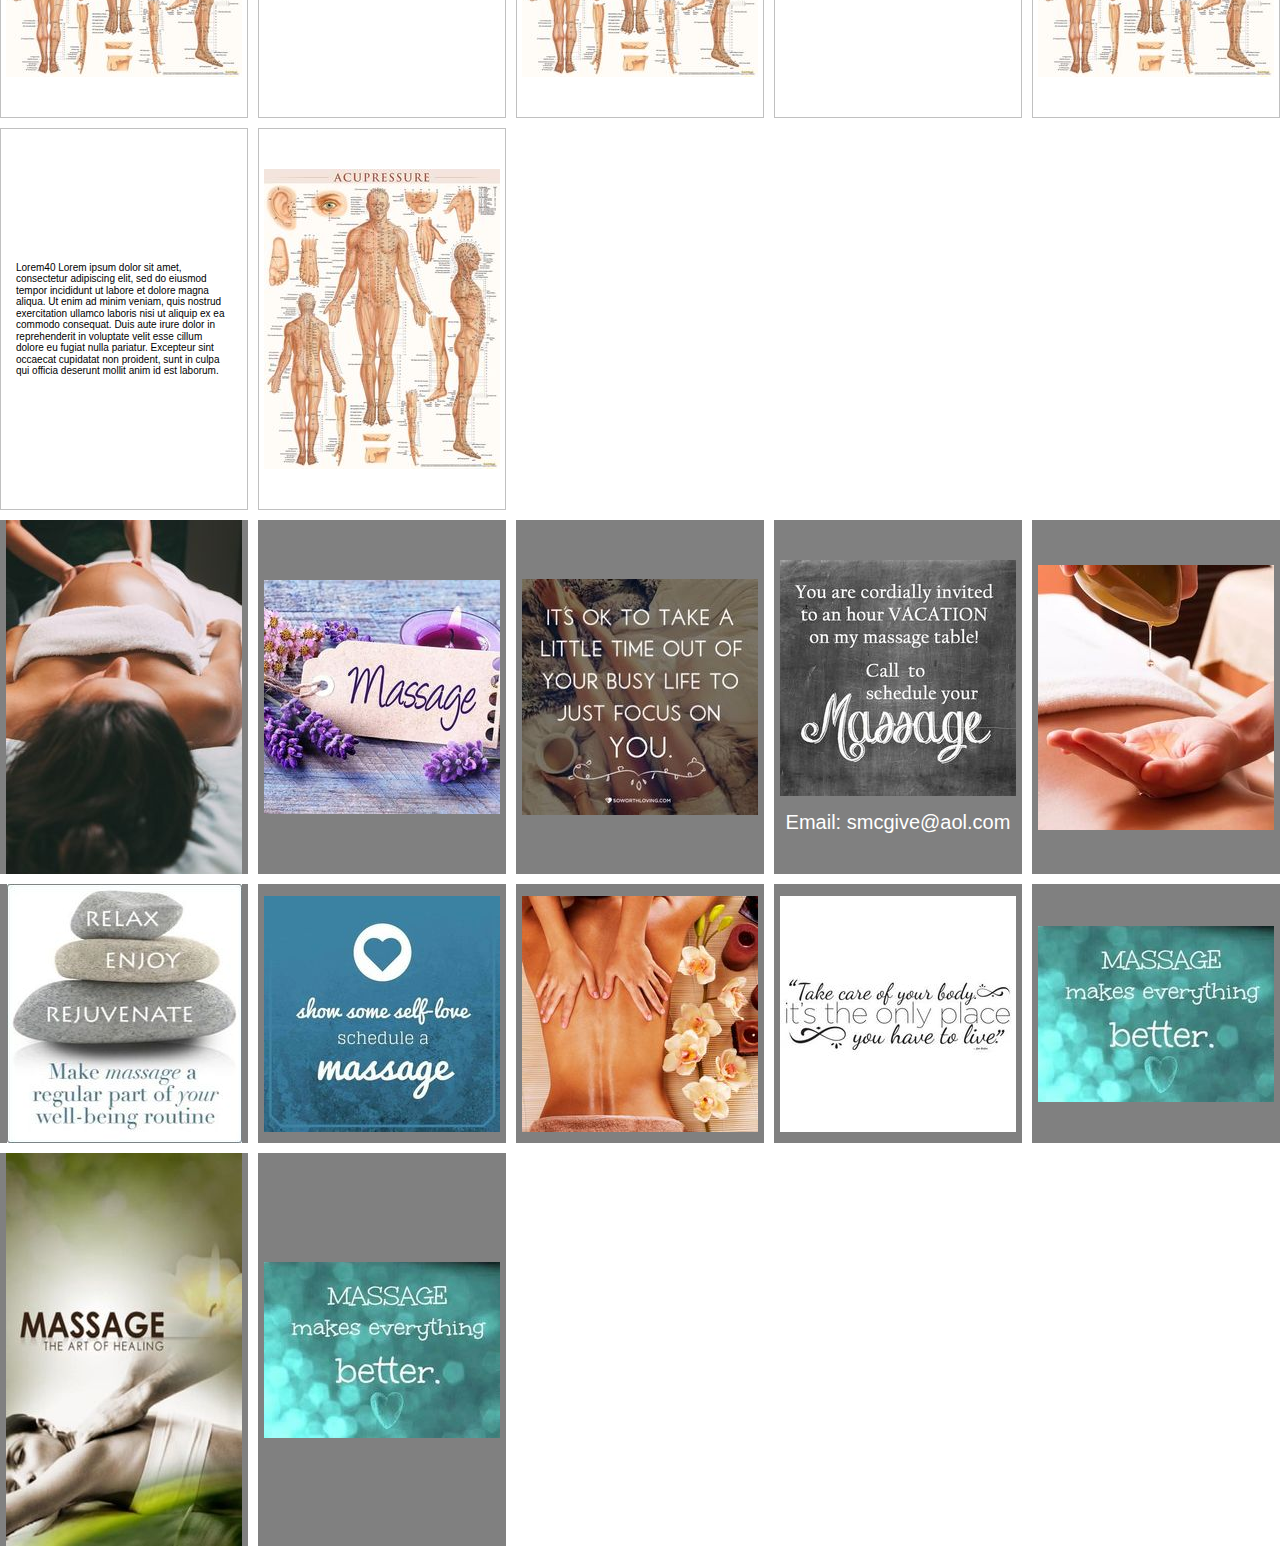
==== commit 1499e94e: "Added some content" ====
--- a/index.html
+++ b/index.html
@@ -35,12 +35,22 @@
 	
 		<main class="grid-container">
 			<p class="grid-item item-1">
-				<image src="images/accupressure.jpg">
+				<img class="fairest" src="images/theFairest.jpg">
 			
 			</p>
-			<p class="grid-item item-2">We can put in text ot other content into any
-										of these grid blocks and it will adhere to the grid layout that we have 
-										explicitly defined. How awesome is this thing called grid.
+			<p class="grid-item item-2">Hi! I'm Sharon. I have been providing mobile 
+										massage therapy for quite some time now. I am
+										locally based in Winter Springs and I provide 
+										sveral different techniques that are sure to 
+										meet your unique therapudic needs. Consultation
+										is free! All I ask is that we clearly communicate
+										exactly what it is that we are trying to achieve.
+										With this in mind I know that we can come up with a 
+										solution that will alleviate what ails you.So, Give
+										me a call, email me or fill out the form provided and
+										I will look forward to speaking with you very soon.
+										Be good to yourself in the mean time and bless you all.
+										
 			</p>
 		    <p class="grid-item item-3">
 				<image src="images/anatomy.jpg">
@@ -54,15 +64,14 @@
 				
 			</p>
 			<p class="grid-item item-5">
-											Lorem40 Lorem ipsum dolor sit amet, consectetur
-											adipiscing elit, sed do eiusmod tempor incididunt
-											ut labore et dolore magna aliqua. Ut enim ad minim
-											veniam, quis nostrud exercitation ullamco laboris
-											nisi ut aliquip ex ea commodo consequat. Duis aute
-											irure dolor in reprehenderit in voluptate velit esse
-											cillum dolore eu fugiat nulla pariatur. Excepteur
-											sint occaecat cupidatat non proident, sunt in culpa
-											qui officia deserunt mollit anim id est laborum.
+					
+					Well trained and highly experienced and accredited! I went
+					to massage therapy training at Seminole College in 2006 and 
+					fell in love with it. I have a strong desire to help people
+					through finding out about what is physically bothering them,
+					structuring a plan of therapy and implementing that plan 
+					on a regular to semi-regular basis.
+						
 			</p>
 			<p class="grid-item item-6">
 				<image src="images/accupressure.jpg">
@@ -128,7 +137,9 @@
 			<div class="photo"><image src="images/prenatal.jpg"></div>
 		    <div class="photo"><image src="images/massageGiftCert.jpg"></div>
 			<div class="photo"><image src="images/focusOnYou.jpg"></div>
-			<div class="photo"><image src="images/appointments.jpg"></div>
+			<div class="photo"><image src="images/appointments.jpg">
+				<figcaption>Email: smcgive@aol.com</figcaption>
+			</div>
 			<div class="photo"><image src="images/oilInHand.jpg"></div>
 		    <div class="photo"><image src="images/relax.jpg"></div>
 			<div class="photo"><image src="images/selfLove.jpg"></div>
--- a/css/style.css
+++ b/css/style.css
@@ -219,6 +219,10 @@
 	border: 1px solid silver;
 	padding: 15px;
 }
+.fairest {
+	height: 315px;
+	width: 225px;
+}
 .item-1 {
 	background: white;
 }
@@ -263,7 +267,11 @@
 	height: 700px;
 }
 
-
+figcaption {
+	padding-top:15px;
+	color: white;
+	font-size: 20px;
+}
 .photo-grid {
 	display: grid;
 	grid-template-columns: repeat(auto-fit, minmax(240px, 1fr)); 
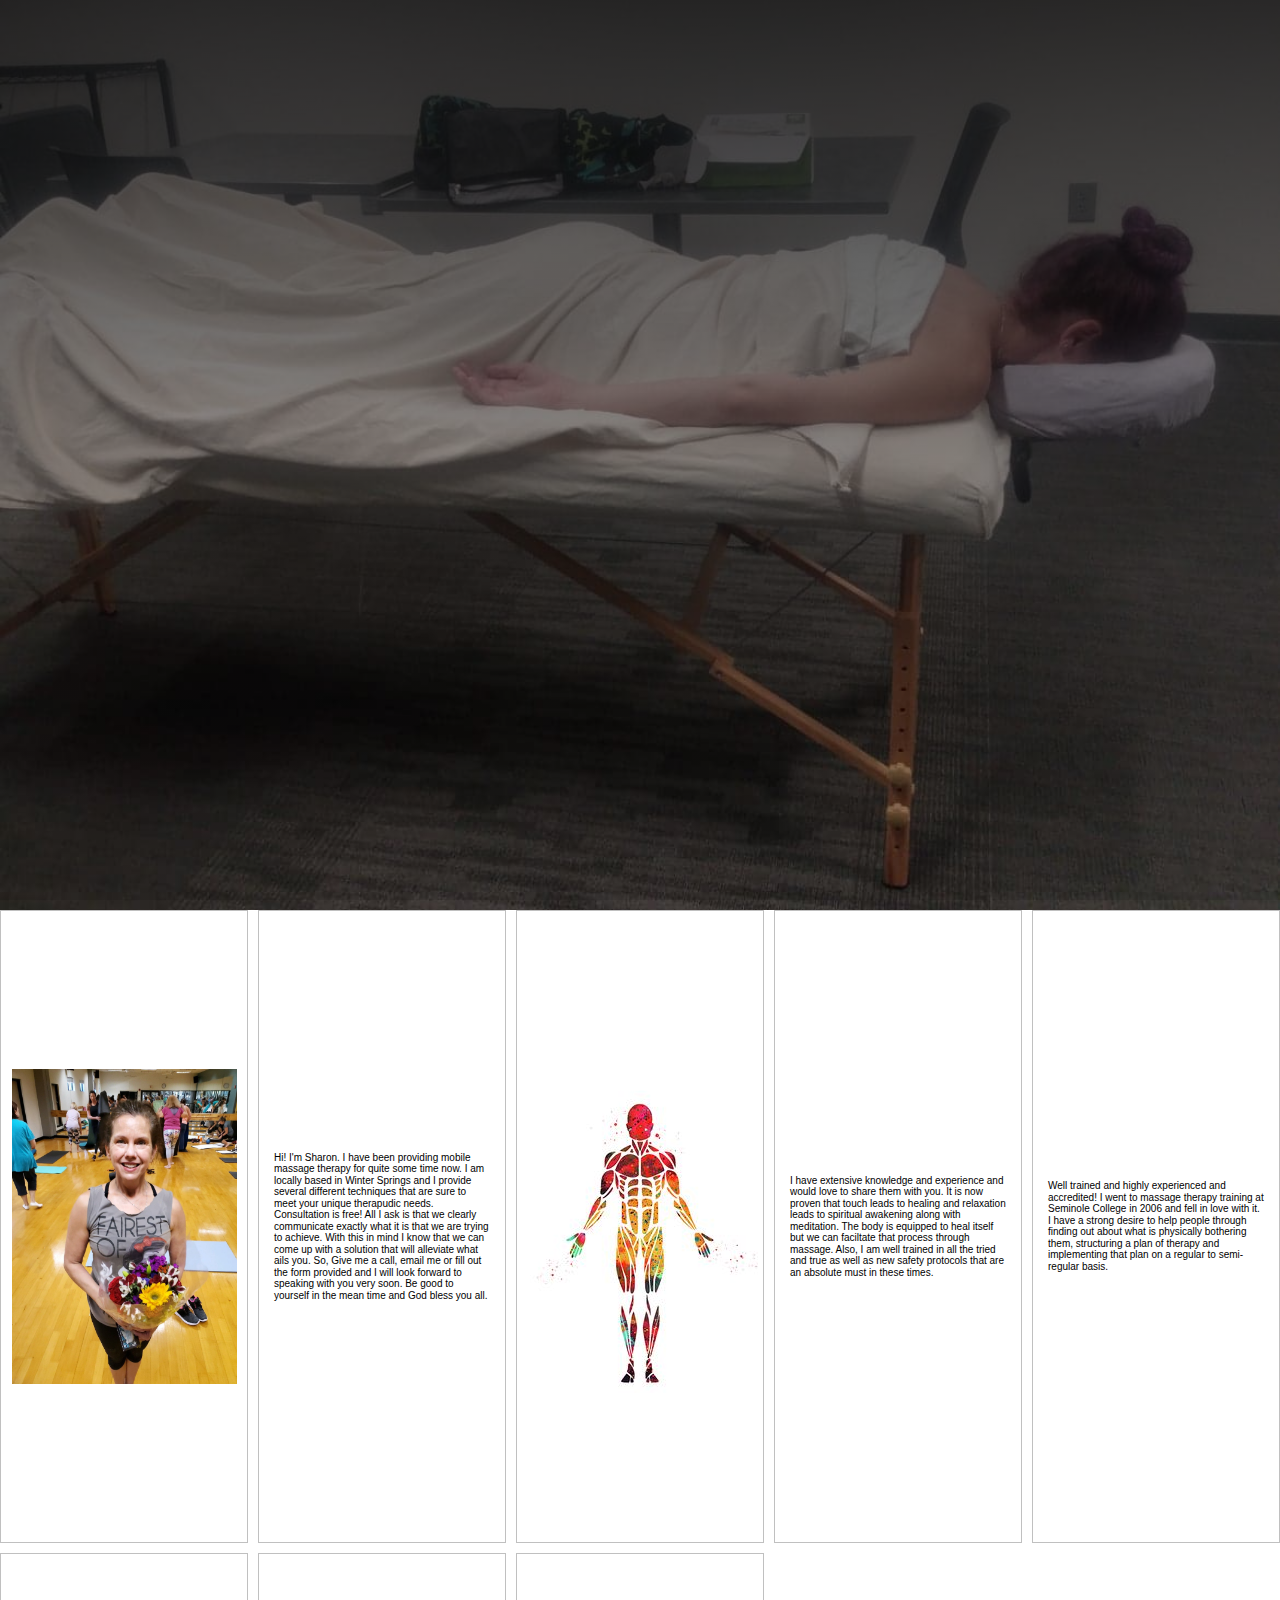
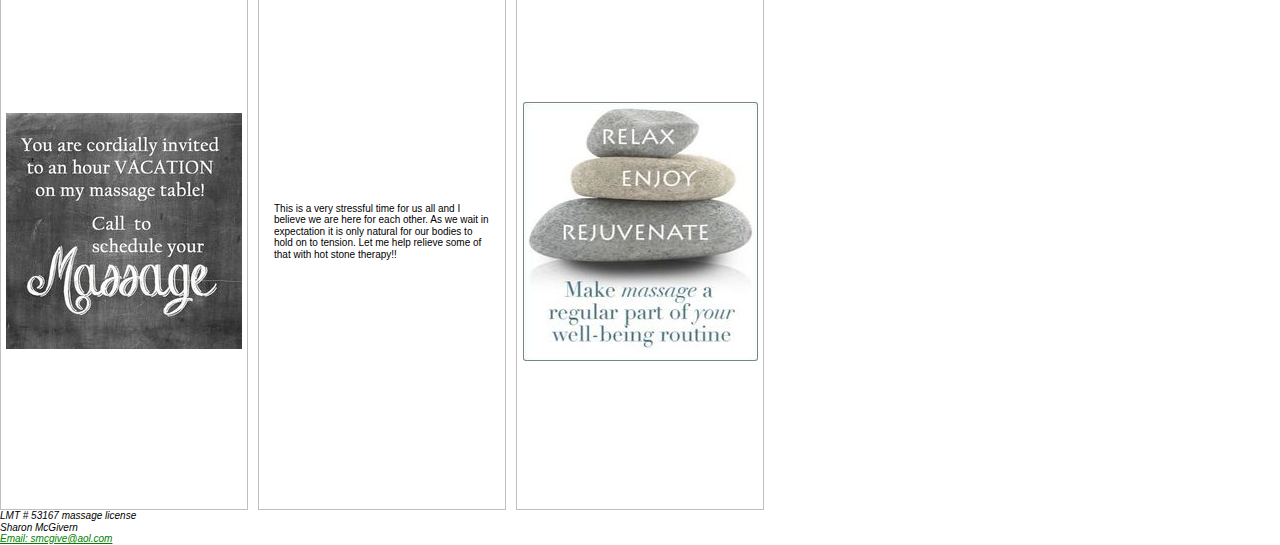
==== commit 93880e86: "Changed format." ====
--- a/index.html
+++ b/index.html
@@ -4,6 +4,7 @@
 	<link rel="stylesheet" href="https://maxcdn.bootstrapcdn.com/bootstrap/4.0.0-beta/css/bootstrap.min.css" integrity="sha384-/Y6pD6FV/Vv2HJnA6t+vslU6fwYXjCFtcEpHbNJ0lyAFsXTsjBbfaDjzALeQsN6M" crossorigin="anonymous">
     <meta name="viewport" content="width=device-width, initial-scale=1">
 	<link rel="stylesheet" href="https://use.fontawesome.com/releases/v5.8.1/css/all.css" integrity="sha384-50oBUHEmvpQ+1lW4y57PTFmhCaXp0ML5d60M1M7uH2+nqUivzIebhndOJK28anvf" crossorigin="anonymous">
+   <script src="https://ajax.googleapis.com/ajax/libs/jquery/3.5.1/jquery.min.js"></script>
    <link rel="stylesheet" href="css/normalize.css">
    <link rel="stylesheet" href="css/style.css">
   </head>
@@ -41,26 +42,29 @@
 			<p class="grid-item item-2">Hi! I'm Sharon. I have been providing mobile 
 										massage therapy for quite some time now. I am
 										locally based in Winter Springs and I provide 
-										sveral different techniques that are sure to 
+										several different techniques that are sure to 
 										meet your unique therapudic needs. Consultation
 										is free! All I ask is that we clearly communicate
 										exactly what it is that we are trying to achieve.
 										With this in mind I know that we can come up with a 
-										solution that will alleviate what ails you.So, Give
+										solution that will alleviate what ails you. So, Give
 										me a call, email me or fill out the form provided and
 										I will look forward to speaking with you very soon.
-										Be good to yourself in the mean time and bless you all.
+										Be good to yourself in the mean time and God bless you all.
 										
 			</p>
 		    <p class="grid-item item-3">
 				<image src="images/anatomy.jpg">
 			
 			</p>
-			<p class="grid-item item-4">"The Lord your God is with you,
-											the Mighty Warrior who saves.
-											He will take great delight in you;
-											in his love he will no longer rebuke you,
-											but will rejoice over you with singing.”
+			<p class="grid-item item-4">I have extensive knowledge and experience and
+										would love to share them with you. It is now 
+										proven that touch leads to healing and relaxation
+										leads to spiritual awakening along with meditation.
+										The body is equipped to heal itself but we can faciltate that 
+										process through massage. Also, I am well trained in
+										all the tried and true as well as new safety protocols
+										that are an absolute must in these times.
 				
 			</p>
 			<p class="grid-item item-5">
@@ -74,81 +78,36 @@
 						
 			</p>
 			<p class="grid-item item-6">
-				<image src="images/accupressure.jpg">
+				<image src="images/appointments.jpg">
 			
 			</p>
-		    <p class="grid-item item-7">	Lorem40 Lorem ipsum dolor sit amet, consectetur
-											adipiscing elit, sed do eiusmod tempor incididunt
-											ut labore et dolore magna aliqua. Ut enim ad minim
-											veniam, quis nostrud exercitation ullamco laboris
-											nisi ut aliquip ex ea commodo consequat. Duis aute
-											irure dolor in reprehenderit in voluptate velit esse
-											cillum dolore eu fugiat nulla pariatur. Excepteur
-											sint occaecat cupidatat non proident, sunt in culpa
-											qui officia deserunt mollit anim id est laborum.
+		    <p class="grid-item item-7">	This is a very stressful time for us all and 
+											I believe we are here for each other. As we 
+											wait in expectation it is only natural for our
+											bodies to hold on to tension. Let me help 
+											relieve some of that with hot stone therapy!!
+											
 			
 			
 			
 			</p>
 			<p class="grid-item item-8">
-				<image src="images/accupressure.jpg">
+				<image src="images/relax.jpg">
 			
 			</p>
-		    <p class="grid-item item-9">	Lorem40 Lorem ipsum dolor sit amet, consectetur
-											adipiscing elit, sed do eiusmod tempor incididunt
-											ut labore et dolore magna aliqua. Ut enim ad minim
-											veniam, quis nostrud exercitation ullamco laboris
-											nisi ut aliquip ex ea commodo consequat. Duis aute
-											irure dolor in reprehenderit in voluptate velit esse
-											cillum dolore eu fugiat nulla pariatur. Excepteur
-											sint occaecat cupidatat non proident, sunt in culpa
-											qui officia deserunt mollit anim id est laborum.
-			
-			
-			</p>
-			<p class="grid-item item-10">
-				<image src="images/accupressure.jpg">
-			
-			</p>
-			<p class="grid-item item-11">	Lorem40 Lorem ipsum dolor sit amet, consectetur
-											adipiscing elit, sed do eiusmod tempor incididunt
-											ut labore et dolore magna aliqua. Ut enim ad minim
-											veniam, quis nostrud exercitation ullamco laboris
-											nisi ut aliquip ex ea commodo consequat. Duis aute
-											irure dolor in reprehenderit in voluptate velit esse
-											cillum dolore eu fugiat nulla pariatur. Excepteur
-											sint occaecat cupidatat non proident, sunt in culpa
-											qui officia deserunt mollit anim id est laborum.
-			
-			
-			</p>
-			<p class="grid-item item-12">
-				<image src="images/accupressure.jpg">
-			
-			</p>
+		    
 		</main>
+		<footer>
+			<address>LMT # 53167 massage license</address>
+			<address>Sharon McGivern</address>
+			<address><a href="smcgive@aol.com">Email: smcgive@aol.com</a></address>
+		</footer>
 		
 		
 		
 		
 		
 		
-		<aside class="photo-grid">
-			<div class="photo"><image src="images/prenatal.jpg"></div>
-		    <div class="photo"><image src="images/massageGiftCert.jpg"></div>
-			<div class="photo"><image src="images/focusOnYou.jpg"></div>
-			<div class="photo"><image src="images/appointments.jpg">
-				<figcaption>Email: smcgive@aol.com</figcaption>
-			</div>
-			<div class="photo"><image src="images/oilInHand.jpg"></div>
-		    <div class="photo"><image src="images/relax.jpg"></div>
-			<div class="photo"><image src="images/selfLove.jpg"></div>
-		    <div class="photo"><image src="images/massageImg.jpg"></div>
-			<div class="photo"><image src="images/takeCare.jpg"></div>
-			<div class="photo"><image src="images/better.jpg"></div>
-			<div class="photo"><image src="images/healingArt.jpg"></div>
-		    <div class="photo"><image src="images/better.jpg"></div>
-		</aside>
 	<script src="js/form.js"></script>
     </body>
 
